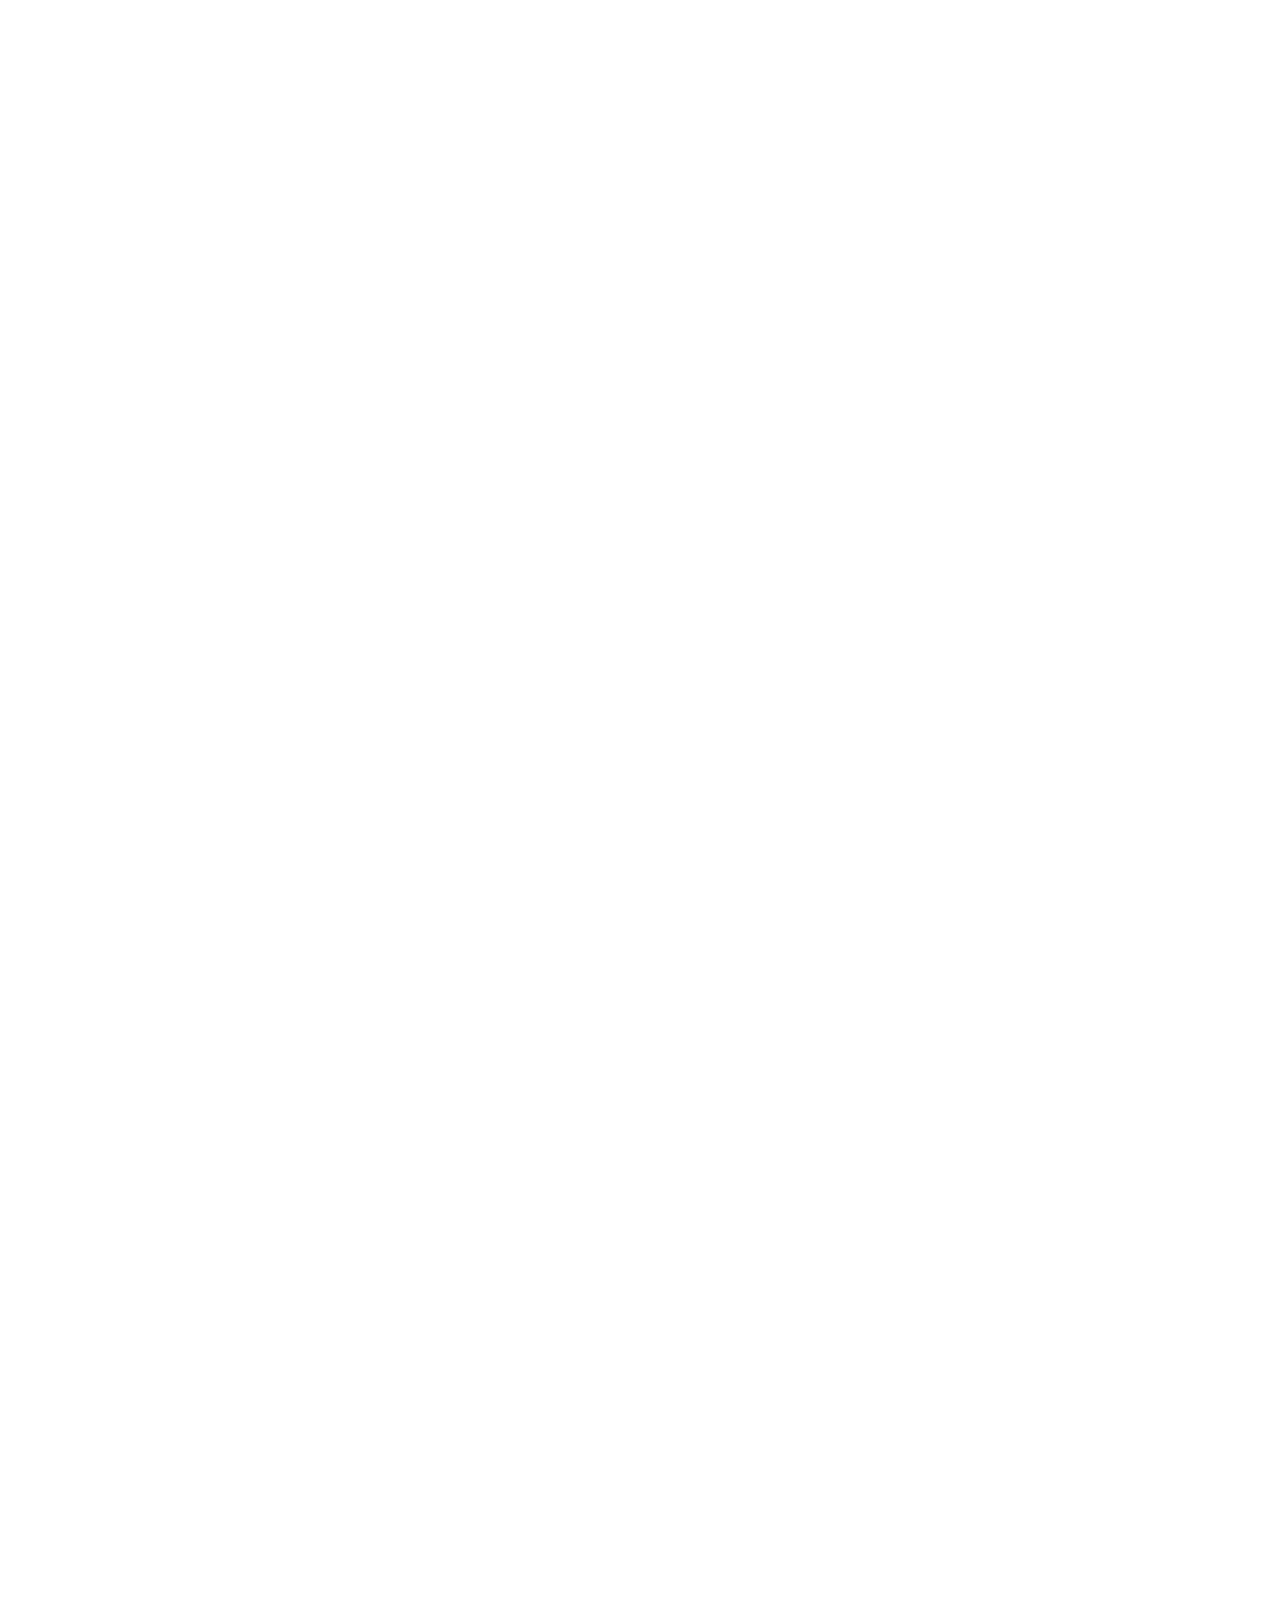
==== index.html @ d7482118 "Hide the honeypot inline, not only through styles.css Static assets are served with max-age=14400, s" ====
<!DOCTYPE html>
<html lang="fa" dir="rtl">
<head>
<meta charset="utf-8">
<meta name="viewport" content="width=device-width, initial-scale=1">
<title>انیگسل | فروش بدون هزینه اولیه</title>
<meta name="description" content="انیگسل؛ شریک فروش محصولات غذایی در سراسر ایران با مدل همکاری مبتنی بر نتیجه.">
<link rel="icon" href="/favicon.ico" sizes="any">
<link rel="icon" href="/favicon.svg" type="image/svg+xml">
<link rel="apple-touch-icon" href="/apple-touch-icon.png">
<link rel="manifest" href="/site.webmanifest">
<meta name="theme-color" content="#f1a900">
<link rel="canonical" href="https://enigsell.com/">
<meta property="og:type" content="website">
<meta property="og:locale" content="fa_IR">
<meta property="og:site_name" content="انیگسل">
<meta property="og:title" content="انیگسل | فروش بدون هزینه اولیه">
<meta property="og:description" content="انیگسل؛ شریک فروش محصولات غذایی در سراسر ایران با مدل همکاری مبتنی بر نتیجه.">
<meta property="og:url" content="https://enigsell.com/">
<meta property="og:image" content="https://enigsell.com/enigsell-logo-full.png">
<meta name="twitter:card" content="summary_large_image">
<link rel="preload" href="/fonts/vazirmatn-arabic-400-normal.woff2" as="font" type="font/woff2" crossorigin>
<link rel="preload" href="/fonts/vazirmatn-arabic-800-normal.woff2" as="font" type="font/woff2" crossorigin>
<link rel="stylesheet" href="/styles.css">
</head>
<body>

<main dir="rtl" data-theme="gold">
  <div class="top-rule"></div>

  <header class="site-header">
    <a class="brand" href="#top" aria-label="انیگسل — صفحه اصلی">
      <img src="/enigsell-mark.png" alt="">
      <span><b>انیگسل</b><strong>ENIGSELL</strong></span>
    </a>
    <div class="header-actions">
      <div class="socials">
        <!-- PLACEHOLDER: لینک شبکه‌های اجتماعی — توضیح در README -->
        <a href="#" aria-label="اینستاگرام" data-social="instagram"><svg viewBox="0 0 24 24" aria-hidden="true"><rect x="3" y="3" width="18" height="18" rx="5"/><circle cx="12" cy="12" r="4"/><circle cx="17.5" cy="6.5" r=".8" class="fill"/></svg></a>
        <a href="#" aria-label="لینکدین" data-social="linkedin"><svg viewBox="0 0 24 24" aria-hidden="true"><path d="M5 9v10M5 5.5v.1M10 19v-6c0-2 1.3-3.5 3.3-3.5s3.7 1.2 3.7 4V19M10 9.5V19"/></svg></a>
        <a href="#" aria-label="تلگرام" data-social="telegram"><svg viewBox="0 0 24 24" aria-hidden="true"><path d="m3 11 17-7-4 16-5-5-3 3v-5l8-6-10 5-3-1Z"/></svg></a>
        <a href="https://wa.me/989120000000" aria-label="واتس‌اپ" data-social="whatsapp"><svg viewBox="0 0 24 24" aria-hidden="true"><path d="M20 11.6a8 8 0 0 1-11.7 7.1L4 20l1.3-4.1A8 8 0 1 1 20 11.6Z"/><path d="M9 8.2c.4 3 2.2 4.8 5.2 5.6l1-1.1"/></svg></a>
      </div>
      <!-- PLACEHOLDER: شماره تماس (هم href و هم متن نمایشی) -->
      <a class="phone" href="tel:+989120000000">
        <svg viewBox="0 0 24 24" aria-hidden="true"><path d="M22 16.92v3a2 2 0 0 1-2.18 2 19.79 19.79 0 0 1-8.63-3.07 19.5 19.5 0 0 1-6-6A19.79 19.79 0 0 1 2.12 4.18 2 2 0 0 1 4.11 2h3a2 2 0 0 1 2 1.72c.13.96.36 1.9.69 2.8a2 2 0 0 1-.45 2.11L8.09 9.91a16 16 0 0 0 6 6l1.27-1.27a2 2 0 0 1 2.11-.45c.9.33 1.84.56 2.8.69A2 2 0 0 1 22 16.92Z"/></svg>
        <span><small>برای شروع همکاری تماس بگیرید</small><b dir="ltr">۰۹۱۲ ۰۰۰ ۰۰۰۰</b></span>
      </a>
    </div>
  </header>

  <section class="hero" id="top">
    <div class="copy">
      <p class="eyebrow">بازوی فروش تولیدکنندگان مواد غذایی</p>
      <h1>محصول شما ساخته شده؛<br>ما برایش بازار می‌سازیم.</h1>
      <p class="subtitle">انیگسل محصول شما را به خریداران مناسب معرفی می‌کند، مذاکره را پیش می‌برد و تا رسیدن به سفارش پیگیری می‌کند؛ از فروشگاه و قنادی تا پخش‌کننده و عمده‌فروش.</p>
      <div class="hero-actions">
        <a class="cta" href="#contact"><span>بررسی محصول من</span><b>‹</b></a>
        <p><strong>همکاری نتیجه‌محور:</strong>درآمد ما به فروش شما وابسته است.</p>
      </div>
    </div>
    <div class="visual" aria-label="مسیر محصول از تولیدکننده تا بازار فروش">
      <div class="sun"></div>
      <picture>
        <source srcset="/hero-market-flow.webp" type="image/webp">
        <img class="products" src="/hero-market-flow.jpg" width="1380" height="736" fetchpriority="high" alt="مسیر محصولات غذایی از تولیدکننده تا قفسه فروشگاه">
      </picture>
      <div class="journey"><span>تولیدکننده</span><i>←</i><span class="middle">انیگسل</span><i>←</i><span>بازار فروش</span></div>
      <div class="market-tags"><span>فروشگاه‌ها</span><span>عمده‌فروش‌ها</span><span>نمایندگان فروش</span></div>
    </div>
  </section>

  <section class="how">
    <div class="model-copy">
      <p class="model-kicker">مدل همکاری انیگسل</p>
      <h2>ما فقط وقتی درآمد داریم که محصول شما بفروشد.</h2>
      <p class="model-description">محصول شما را بررسی می‌کنیم، با زیرساخت فروش انیگسل وارد بازار واقعی می‌کنیم و از خریداران بازخورد می‌گیریم. اگر محصول به فروش برسد، سهم توافق‌شده‌ای از همان فروش دریافت می‌کنیم.</p>
      <div class="no-fee"><span>بدون هزینه اولیه</span><i></i><span>بدون اشتراک</span><i></i><span>بدون مبلغ ثابت</span></div>
    </div>
    <div class="model-statement" aria-label="بررسی محصول به‌علاوه ورود به بازار، برابر با فروش واقعی">
      <div class="statement-formula">
        <div class="statement-term"><strong>بررسی محصول</strong></div>
        <span class="statement-sign" aria-hidden="true">+</span>
        <div class="statement-term"><strong>ورود به بازار</strong></div>
        <div class="statement-result"><strong>فروش <em>واقعی</em></strong></div>
      </div>
      <div class="statement-revenue"><span>سهم انیگسل</span><b>درصدی از فروش موفق</b></div>
    </div>
  </section>

  <section class="lead-section" id="contact">
    <div class="contact-choices">
      <div class="direct-call">
        <div>
          <p>همین حالا تماس بگیرید</p>
          <!-- PLACEHOLDER: شماره تماس (هم href و هم متن نمایشی) -->
          <a href="tel:+989120000000" dir="ltr"><span>۰۹۱۲ ۰۰۰ ۰۰۰۰</span></a>
        </div>
      </div>
      <div class="or-divider" aria-hidden="true"><span>یا</span></div>
      <form class="lead-form" id="lead-form" aria-label="فرم درخواست تماس" novalidate>
        <div class="form-heading"><h3>شمارتو بزار؛ تماس میگیریم</h3></div>
        <label><span>نام و نام خانوادگی *</span><input name="name" required minlength="2" autocomplete="name" placeholder="مثلاً علی رضایی"></label>
        <label><span>نام شرکت یا محصول</span><input name="company" autocomplete="organization" placeholder="مثلاً صنایع غذایی نمونه"></label>
        <label><span>شماره تماس *</span><input name="phone" required inputmode="tel" autocomplete="tel" dir="ltr" placeholder="0912 000 0000" pattern="[۰-۹0-9+()\-\s]{7,40}"></label>
        <label><span>توضیح کوتاه</span><textarea name="message" rows="3" placeholder="محصول شما چیست و در چه مرحله‌ای از فروش هستید؟"></textarea></label>
        <!-- Honeypot. Hidden inline, not only via styles.css: a stale cached
             stylesheet would otherwise expose it, and anything typed here is
             silently discarded as bot traffic. -->
        <div class="hp" aria-hidden="true" style="position:absolute;left:-9999px;top:auto;width:1px;height:1px;overflow:hidden"><label>این فیلد را خالی بگذارید<input name="website" type="text" tabindex="-1" autocomplete="off"></label></div>
        <button type="submit"><span class="btn-label">ثبت درخواست تماس</span><b>‹</b></button>
        <p class="form-status" id="form-status" role="status" hidden></p>
      </form>
    </div>
  </section>

  <aside class="theme-picker">
    <span>نسخه رنگی</span>
    <button type="button" class="selected" data-color="gold" aria-label="نسخه طلایی"></button>
    <button type="button" data-color="red" aria-label="نسخه قرمز"></button>
    <button type="button" data-color="green" aria-label="نسخه سبز"></button>
  </aside>
</main>

<script src="/app.js"></script>
</body>
</html>
---- styles.css ----
@font-face{font-family:"Vazirmatn";src:url("/fonts/vazirmatn-arabic-400-normal.woff2") format("woff2");font-weight:400;font-style:normal;font-display:swap}
@font-face{font-family:"Vazirmatn";src:url("/fonts/vazirmatn-arabic-500-normal.woff2") format("woff2");font-weight:500;font-style:normal;font-display:swap}
@font-face{font-family:"Vazirmatn";src:url("/fonts/vazirmatn-arabic-700-normal.woff2") format("woff2");font-weight:700;font-style:normal;font-display:swap}
@font-face{font-family:"Vazirmatn";src:url("/fonts/vazirmatn-arabic-800-normal.woff2") format("woff2");font-weight:800;font-style:normal;font-display:swap}
:root{--ink:#111}*{box-sizing:border-box}html{scroll-behavior:smooth}body{margin:0;background:#fff;color:var(--ink);font-family:Tahoma,Arial,sans-serif}a{color:inherit;text-decoration:none}main{--accent:#f1a900;--dark:#946500;--soft:#fff3d3;--shadow:rgba(241,169,0,.22);min-height:100vh}main[data-theme="red"]{--accent:#e64b39;--dark:#a52c20;--soft:#fff0ed;--shadow:rgba(230,75,57,.22)}main[data-theme="green"]{--accent:#158f67;--dark:#086343;--soft:#eaf8f2;--shadow:rgba(21,143,103,.22)}.top-rule{height:5px;background:var(--accent)}.site-header{height:104px;max-width:1450px;margin:auto;padding:0 42px;display:flex;align-items:center;justify-content:space-between;gap:30px}.brand{display:flex;align-items:center;gap:11px;font-size:19px;white-space:nowrap}.brand i{width:1px;height:25px;background:#333}.brand strong{font:700 21px Arial}.header-actions,.socials,.phone{display:flex;align-items:center}.header-actions{gap:24px}.socials{gap:8px;direction:ltr}.socials a{width:39px;height:39px;display:grid;place-items:center;border:1px solid #dedbd4;border-radius:50%;transition:.2s}.socials a:hover{color:#fff;border-color:var(--accent);background:var(--accent);transform:translateY(-2px)}svg{width:18px;height:18px;fill:none;stroke:currentColor;stroke-width:1.8;stroke-linecap:round;stroke-linejoin:round}.fill{fill:currentColor;stroke:none}.phone{gap:12px;border-right:1px solid #ddd;padding-right:24px;direction:ltr}.phone>svg{color:var(--accent);width:27px;height:27px}.phone span,.contact span{display:flex;flex-direction:column;gap:5px;direction:rtl}.phone small{font-size:11px;color:#777}.phone b{font:700 19px Arial;letter-spacing:1px}
.hero{max-width:1510px;margin:auto;min-height:590px;padding:30px 58px 25px;display:grid;grid-template-columns:1.04fr .96fr;align-items:center;overflow:hidden}.copy{z-index:3;padding:0 25px 35px 0}.eyebrow{color:var(--dark);font-weight:800;font-size:15px;margin:0 0 17px}h1{font-size:56px;line-height:1.5;letter-spacing:-3px;margin:0;font-weight:900}.subtitle{font-size:17px;line-height:2.05;margin:20px 0 27px;color:#333;max-width:650px}.hero-actions{display:flex;align-items:center;gap:22px}.hero-actions p{margin:0;font-size:13px;line-height:1.8;color:#666;max-width:220px}.hero-actions strong{color:#222;display:block}.cta{flex:0 0 190px;height:60px;padding:0 23px;display:flex;justify-content:space-between;align-items:center;background:var(--accent);color:#fff;border-radius:10px;font-size:17px;font-weight:700;box-shadow:0 12px 30px var(--shadow);transition:.2s}.cta:hover{transform:translateY(-3px)}.cta b{font:300 32px Arial}.visual{position:relative;min-height:520px;direction:ltr}.sun{position:absolute;width:400px;height:400px;border-radius:50%;left:45px;bottom:65px;background:var(--soft)}.products{position:absolute;z-index:2;width:min(690px,108%);height:390px;left:-8px;bottom:74px;object-fit:cover;object-position:left center;border-radius:40% 16px 16px 40%;mix-blend-mode:multiply;filter:saturate(.9) contrast(1.03)}.journey{position:absolute;z-index:6;left:50%;bottom:45px;transform:translateX(-50%);width:max-content;display:flex;align-items:center;gap:9px;direction:rtl;background:#fff;padding:11px 15px;border:1px solid #eee;border-radius:13px;box-shadow:0 12px 35px #0002;font-size:12px;font-weight:700}.journey i{color:var(--accent);font-style:normal;font-size:18px}.journey .middle{color:#fff;background:var(--accent);border-radius:7px;padding:7px 10px}.market-tags{position:absolute;z-index:5;right:5px;top:92px;display:flex;flex-direction:column;align-items:flex-end;gap:8px;direction:rtl}.market-tags span{padding:8px 11px;border-radius:8px;background:#fff;border-right:3px solid var(--accent);box-shadow:0 7px 22px #0002;font-size:11px}
.how{background:#f8f7f4;padding:76px max(35px,calc((100vw - 1370px)/2));display:grid;grid-template-columns:1.05fr .95fr;align-items:center;gap:80px}.model-kicker{color:var(--dark);font-weight:900;font-size:15px;margin:0 0 14px}.model-copy h2{font-size:39px;line-height:1.55;letter-spacing:-1.7px;margin:0 0 18px;max-width:650px;font-weight:900}.model-description{max-width:690px;margin:0;color:#414141;font-size:16px;line-height:2.05;font-weight:500}.no-fee{display:flex;align-items:center;gap:12px;margin-top:25px;color:#191919;font-size:13px;font-weight:900}.no-fee i{width:5px;height:5px;border-radius:50%;background:var(--accent)}.model-visual{position:relative;background:linear-gradient(145deg,#171715,#0c0c0b);color:#fff;border-radius:28px;padding:46px 30px 32px;display:grid;grid-template-columns:repeat(3,1fr);align-items:stretch;gap:16px;box-shadow:0 25px 65px #00000020;overflow:hidden}.model-visual:before{content:"";position:absolute;z-index:0;right:12%;left:12%;top:42px;height:2px;background:linear-gradient(90deg,#ffffff28,var(--accent),#ffffff28)}.model-visual:after{content:"";position:absolute;width:220px;height:220px;border-radius:50%;background:var(--accent);filter:blur(90px);opacity:.18;left:-65px;bottom:-95px}.model-visual>div{position:relative;z-index:1;min-height:142px;padding:30px 14px 20px;display:flex;flex-direction:column;justify-content:center;text-align:center;border:1px solid #ffffff1c;border-radius:18px;background:linear-gradient(180deg,#ffffff0d,#ffffff06);backdrop-filter:blur(5px)}.model-visual>div.active{background:linear-gradient(155deg,var(--accent),color-mix(in srgb,var(--accent) 77%,#6b4100));border-color:#ffffff55;transform:translateY(-7px);box-shadow:0 16px 36px var(--shadow)}.step-node{position:absolute;top:-20px;right:50%;transform:translateX(50%);width:40px;height:40px;display:grid;place-items:center;border-radius:50%;background:#171715;border:2px solid var(--accent);color:var(--accent);font-weight:900;box-shadow:0 0 0 6px #111}.model-visual .active .step-node{background:#fff;color:var(--dark);border-color:#fff;box-shadow:0 0 0 6px color-mix(in srgb,var(--accent) 72%,#6b4100)}.model-visual b{font-size:18px;font-weight:900;margin-bottom:9px}.model-visual small{color:#c1c1bd;font-size:12px;font-weight:500;line-height:1.8}.model-visual .active small{color:#fff;font-weight:600}.theme-picker{position:fixed;z-index:20;left:22px;bottom:22px;background:#fff;border:1px solid #e7e7e7;box-shadow:0 10px 35px #0002;border-radius:30px;padding:9px 13px;display:flex;align-items:center;gap:8px}.theme-picker span{font-size:11px;color:#666}.theme-picker button{width:22px;height:22px;border:3px solid #fff;outline:1px solid #ddd;border-radius:50%;cursor:pointer}.theme-picker button.selected{transform:scale(1.2);outline-color:#777}.theme-picker [data-color="gold"]{background:#f1a900}.theme-picker [data-color="red"]{background:#e64b39}.theme-picker [data-color="green"]{background:#158f67}
.lead-section{max-width:1370px;margin:42px auto 28px;padding:38px 46px;background:var(--soft);border:1px solid var(--shadow);border-radius:24px}.lead-heading{text-align:center;margin-bottom:26px}.lead-heading>.eyebrow{color:var(--dark);margin-bottom:7px}.lead-heading h2{font-size:28px;line-height:1.7;margin:0}.contact-choices{display:grid;grid-template-columns:.7fr 62px 1.3fr;align-items:stretch}.direct-call{background:#111;color:#fff;border-radius:18px;padding:28px;display:flex;align-items:center;gap:20px}.direct-call>svg{color:var(--accent);width:36px;height:36px;flex:0 0 auto}.direct-call p{font-size:22px;font-weight:800;margin:0 0 8px}.direct-call span{display:block;color:#bbb;font-size:13px;line-height:1.8;margin-bottom:20px}.direct-call a{display:inline-block;color:var(--accent);font:700 23px Arial;letter-spacing:2px}.or-divider{display:grid;place-items:center;position:relative}.or-divider:before{content:"";position:absolute;width:1px;height:100%;background:var(--shadow)}.or-divider span{position:relative;z-index:1;display:grid;place-items:center;width:38px;height:38px;border-radius:50%;background:var(--accent);color:#fff;font-weight:800}.lead-form{background:#fff;color:#111;border:1px solid #e5e2da;border-radius:18px;padding:24px;display:grid;grid-template-columns:repeat(3,1fr);gap:15px 16px;box-shadow:0 18px 50px #0000000d;align-items:end}.form-heading{grid-column:1/-1}.form-heading h3{font-size:20px;margin:0 0 5px}.form-heading p{font-size:13px;color:#666;line-height:1.8;margin:0}.lead-form label{display:flex;flex-direction:column;gap:8px;font-size:12px;font-weight:700}.lead-form label:last-of-type{grid-column:1/3}.lead-form input,.lead-form textarea{width:100%;border:1px solid #dedede;border-radius:9px;background:#fafafa;padding:13px 14px;font:14px Tahoma,Arial,sans-serif;outline:none;resize:vertical}.lead-form textarea{height:54px;min-height:54px;resize:none}.lead-form input:focus,.lead-form textarea:focus{border-color:var(--accent);box-shadow:0 0 0 3px var(--shadow);background:#fff}.lead-form button{grid-column:3;border:0;border-radius:10px;background:var(--accent);color:#fff;min-height:54px;padding:0 20px;display:flex;align-items:center;justify-content:space-between;font:700 16px Tahoma,Arial,sans-serif;cursor:pointer}.lead-form button:disabled{opacity:.65;cursor:wait}.lead-form button b{font:300 29px Arial}.form-status{grid-column:1/-1;margin:0;text-align:center;font-size:11px;color:#777;min-height:18px}.form-status.success{color:#087a4e;font-weight:700}.form-status.error{color:#b12a1e}
.contact-footer{max-width:calc(100% - 40px);margin:0 auto 28px;padding:54px 86px;background:#111;color:#fff;border-radius:34px;display:flex;align-items:center;justify-content:space-between;gap:45px}.contact-footer p{margin:0 0 13px;color:var(--accent);font-size:16px}.contact-footer h2{margin:0;font-size:30px;font-weight:500}.contact-footer>a{display:flex;align-items:center;gap:18px;border:1px solid #555;border-radius:14px;padding:17px 24px;min-width:315px;justify-content:center;direction:ltr}.contact-footer>a>svg{color:var(--accent);width:29px;height:29px}.contact-footer span{display:flex;flex-direction:column;gap:6px;direction:rtl}.contact-footer small{color:#aaa}.contact-footer b{font:700 20px Arial;letter-spacing:2px}
@media(max-width:900px){.site-header{padding:0 24px}.header-actions{gap:12px}.phone{padding-right:12px}.hero{padding-inline:25px;grid-template-columns:1fr 1fr}h1{font-size:43px}.lead-section{margin-inline:20px;gap:35px;padding-inline:38px}.contact-footer{padding-inline:45px}.how{padding-inline:25px;gap:35px}.model-copy h2{font-size:31px}.model-visual{padding:22px 18px}.model-visual>div{padding-inline:7px}.model-visual b{font-size:14px}}
@media(max-width:720px){.site-header{height:auto;min-height:92px;flex-wrap:wrap;padding-block:14px}.brand{width:100%;justify-content:center}.header-actions{width:100%;justify-content:space-between}.phone small{display:none}.phone b{font-size:16px}.socials a{width:32px;height:32px}.hero{display:flex;flex-direction:column;min-height:auto;padding:45px 20px 5px}.copy{text-align:center;padding:0}.eyebrow{font-size:13px}h1{font-size:36px;line-height:1.55}.subtitle{font-size:15px;line-height:2}.hero-actions{flex-direction:column;gap:13px}.hero-actions p{max-width:none}.cta{flex-basis:auto;width:185px}.visual{width:100%;min-height:410px}.sun{width:300px;height:300px;left:50%;bottom:70px;transform:translateX(-50%)}.products{width:105%;height:290px;left:50%;bottom:95px;transform:translateX(-50%)}.market-tags{right:0;top:60px}.journey{bottom:50px;font-size:10px}.how{padding:55px 18px;grid-template-columns:1fr;gap:32px}.model-copy{text-align:center}.model-copy h2{font-size:29px;line-height:1.65;letter-spacing:-1px}.model-description{font-size:15px}.no-fee{justify-content:center;flex-wrap:wrap;gap:9px}.model-visual{grid-template-columns:1fr;padding:28px 18px 18px;gap:26px}.model-visual:before{right:50%;left:auto;top:30px;bottom:30px;width:2px;height:auto;transform:translateX(50%);background:linear-gradient(180deg,#ffffff28,var(--accent),#ffffff28)}.model-visual>div{min-height:auto;padding:27px 17px 18px}.model-visual>div.active{transform:none}.step-node{top:-18px}.lead-section{margin:30px 14px;padding:30px 18px}.lead-heading h2{font-size:23px}.contact-choices{grid-template-columns:1fr}.direct-call{text-align:right}.or-divider{height:58px}.or-divider:before{width:100%;height:1px}.lead-form{grid-template-columns:1fr;padding:20px;text-align:right}.lead-form label:last-of-type,.lead-form button{grid-column:auto}.lead-form textarea{height:76px;min-height:76px;resize:vertical}.theme-picker{left:12px;bottom:12px}.theme-picker span{display:none}}

/* Official Enigsell identity */
.brand{direction:ltr;gap:12px;font-size:inherit}.brand>img{width:32px;height:39px;object-fit:contain;filter:invert(1)}.brand>span{display:flex;align-items:center;gap:11px}.brand>span b{font-size:19px}.brand>span b:after{content:"";display:inline-block;width:1px;height:25px;margin-right:11px;background:#333;vertical-align:middle}.brand strong{letter-spacing:.6px}.footer-message{display:flex;align-items:center;gap:25px}.footer-message>img{width:39px;height:48px;object-fit:contain;opacity:.92}
@media(max-width:720px){.brand>img{width:28px;height:34px}.footer-message{flex-direction:column;gap:13px}.footer-message>img{width:32px;height:39px}}

/* Integrated, non-card collaboration journey */
.model-visual{min-height:335px;border-radius:32px;padding:38px 34px 30px;align-items:end;gap:18px;isolation:isolate;background:radial-gradient(circle at 50% 8%,color-mix(in srgb,var(--accent) 18%,transparent),transparent 36%),linear-gradient(145deg,#171715,#090908)}
.model-visual:before{display:none}
.model-visual:after{content:"فروش";z-index:-1;left:50%;top:46%;bottom:auto;width:auto;height:auto;transform:translate(-50%,-50%);background:none;filter:none;font-size:150px;font-weight:900;letter-spacing:-12px;color:#fff;opacity:.025}
.process-line{position:absolute;z-index:0;inset:35px 7% 24px;width:86%;height:255px;overflow:visible}
.process-line path{fill:none;stroke-linecap:round}
.process-line-shadow{stroke:#ffffff18;stroke-width:13}
.process-line-accent{stroke:var(--accent);stroke-width:2.5;stroke-dasharray:6 10}
.model-visual>div{min-height:122px;padding:38px 8px 10px;justify-content:flex-start;background:none;border:0;border-radius:0;backdrop-filter:none}
.model-visual>div.active{align-self:start;margin-top:1px;transform:none;background:none;border:0;box-shadow:none}
.step-node{top:-13px;width:34px;height:34px;font-size:13px;box-shadow:0 0 0 8px #111,0 0 24px color-mix(in srgb,var(--accent) 42%,transparent)}
.model-visual .active .step-node{top:-18px;width:46px;height:46px;background:var(--accent);color:#fff;border-color:#fff;box-shadow:0 0 0 9px color-mix(in srgb,var(--accent) 24%,#111),0 0 38px var(--shadow)}
.model-visual b{font-size:20px;font-weight:900;margin-bottom:8px}
.model-visual small{max-width:155px;margin:0 auto;color:#aaa9a4;font-size:12px;font-weight:600;line-height:1.85}
.model-visual .active b{font-size:24px;color:var(--accent)}
.model-visual .active small{color:#e7e5df;font-weight:700}

@media(max-width:720px){
  .model-visual{min-height:auto;grid-template-columns:1fr;padding:27px 18px 24px;gap:2px}
  .process-line{display:none}
  .model-visual:before{content:"";display:block;position:absolute;right:35px;top:48px;bottom:48px;width:2px;background:linear-gradient(180deg,#ffffff18,var(--accent),#ffffff18)}
  .model-visual:after{font-size:100px}
  .model-visual>div,.model-visual>div.active{align-self:auto;margin:0;min-height:auto;padding:18px 58px 18px 8px;text-align:right}
  .step-node,.model-visual .active .step-node{top:50%;right:18px;transform:translateY(-50%);width:35px;height:35px;box-shadow:0 0 0 7px #111}
  .model-visual .active .step-node{width:43px;height:43px;right:14px}
  .model-visual b,.model-visual .active b{font-size:19px}
  .model-visual small{max-width:none;margin:0}
}

/* Space-efficient contact layout and corrected header logo placement */
.site-header{height:88px}
.brand{direction:rtl;gap:13px;margin-right:0}
.brand>img{width:35px;height:43px}
.brand>span{direction:rtl;gap:14px}
.brand>span b{font-size:22px;line-height:1;padding-left:14px;border-left:1px solid #222}
.brand>span b:after{display:none}
.brand strong{font-size:22px;line-height:1;letter-spacing:1px}
.lead-section{max-width:1370px;margin:38px auto;padding:36px 46px;border-radius:22px}
.lead-form{padding:24px;border-radius:17px;grid-template-columns:repeat(3,1fr);gap:15px 16px;align-items:end}
.lead-form label{gap:8px;font-size:12px}
.lead-form label:last-of-type{grid-column:1/3}
.lead-form input,.lead-form textarea{padding:13px 14px;font-size:14px;border-radius:9px}
.lead-form textarea{height:54px;min-height:54px;resize:none}
.lead-form button{grid-column:3;min-height:54px;padding-inline:20px;font-size:16px;border-radius:10px}
.lead-form button b{font-size:29px}
.form-status{font-size:11px;min-height:18px}
@media(max-width:1050px) and (min-width:721px){.lead-section{padding-inline:34px}.contact-choices{grid-template-columns:.75fr 54px 1.25fr}.lead-form{grid-template-columns:1fr 1fr}.lead-form label:last-of-type{grid-column:1/-1}.lead-form button{grid-column:1/-1}.direct-call{padding:24px;align-items:flex-start;flex-direction:column}}
@media(max-width:720px){.site-header{min-height:82px}.brand>img{width:21px;height:26px}.lead-section{margin:24px 14px;padding:28px 18px;gap:22px}.lead-copy h2{font-size:25px}.lead-form{grid-template-columns:1fr;padding:20px;gap:14px}.lead-form label:last-of-type,.lead-form button{grid-column:auto}.lead-form textarea{height:76px;min-height:76px;resize:vertical}}

/* Persian typography */
body,.lead-form input,.lead-form textarea,.lead-form button{font-family:"Vazirmatn",Tahoma,Arial,sans-serif}

/* Airier, copy-light contact decision */
.lead-section{max-width:1370px;margin:48px auto;padding:32px;background:var(--soft);border-color:color-mix(in srgb,var(--accent) 25%,transparent);border-radius:28px}
.lead-heading{display:none}
.contact-choices{grid-template-columns:.62fr 76px 1.38fr;align-items:stretch}
.direct-call{justify-content:center;min-height:250px;padding:34px;border-radius:22px;box-shadow:0 18px 45px #00000016;text-align:center}
.direct-call>div{width:100%;display:flex;flex-direction:column;align-items:center}
.direct-call p{font-size:22px;margin:0 0 18px}
.direct-call a{display:flex;width:100%;align-items:center;justify-content:center;font-size:38px}
.direct-call a>span{display:block;direction:ltr;color:var(--accent);font:800 38px/1.3 "Vazirmatn",Tahoma,Arial,sans-serif;letter-spacing:2px;margin:0}
.or-divider:before{height:58%;background:color-mix(in srgb,var(--accent) 30%,transparent)}
.or-divider span{width:42px;height:42px;box-shadow:0 0 0 10px var(--soft)}
.lead-form{padding:30px;gap:18px;border:0;border-radius:22px;box-shadow:0 18px 45px #0000000b}
.form-heading h3{font-size:22px;margin:0 0 2px}
.lead-form input,.lead-form textarea{background:#fbfbfa;border-color:#e8e5de}
@media(max-width:1050px) and (min-width:721px){.contact-choices{grid-template-columns:.7fr 64px 1.3fr}.direct-call{min-height:280px}}
@media(max-width:720px){.lead-section{margin:30px 14px;padding:16px;border-radius:22px}.contact-choices{grid-template-columns:1fr}.direct-call{min-height:auto;padding:28px;justify-content:center}.direct-call a,.direct-call a>span{font-size:32px}.or-divider{height:64px}.or-divider:before{width:72%;height:1px}.or-divider span{box-shadow:0 0 0 9px var(--soft)}.lead-form{padding:24px 20px}.form-heading h3{font-size:20px}}

/* Editorial collaboration statement */
.model-statement{position:relative;min-height:342px;padding:38px 54px 30px;overflow:hidden;isolation:isolate;background:#11110f;color:#fff;border-radius:30px;box-shadow:0 24px 65px #0000001b}
.model-statement:before{content:"";position:absolute;z-index:-1;width:360px;height:360px;left:-170px;top:-190px;border:1px solid color-mix(in srgb,var(--accent) 30%,transparent);border-radius:50%;box-shadow:0 0 0 48px #ffffff05,0 0 0 96px #ffffff03}
.statement-label{margin:0;padding-bottom:19px;border-bottom:1px solid #ffffff20;color:#aaa9a3;font-size:12px;font-weight:800;letter-spacing:.2px}
.statement-formula{min-height:240px;display:flex;flex-direction:column;align-items:stretch;justify-content:center;gap:0;direction:rtl;max-width:360px;margin:0 auto}
.statement-term{display:flex;align-items:center;justify-content:flex-end;min-height:62px;text-align:right}
.statement-term small,.statement-result small{color:#8e8d88;font-size:11px;font-weight:700}
.statement-term strong{font-size:29px;line-height:1.5;font-weight:900;letter-spacing:-.8px}
.statement-sign{height:32px;color:var(--accent);font:500 34px/1 Arial;text-align:left;padding-left:7px}
.statement-result{display:flex;justify-content:flex-end;margin-top:8px;padding-top:18px;border-top:2px solid var(--accent);text-align:right}
.statement-result strong{display:flex;align-items:baseline;gap:10px;font-size:39px;line-height:1.2;font-weight:900;letter-spacing:-2px}
.statement-result em{color:var(--accent);font-style:normal;font-size:53px;line-height:1.15}
.statement-revenue{display:flex;align-items:center;justify-content:space-between;gap:20px;padding-top:20px;border-top:1px solid #ffffff20}
.statement-revenue span{color:#969590;font-size:12px;font-weight:700}
.statement-revenue b{color:var(--accent);font-size:16px;font-weight:900}
@media(max-width:1050px) and (min-width:721px){.model-statement{padding-inline:34px}.statement-term strong{font-size:25px}.statement-result strong{font-size:33px}.statement-result em{font-size:45px}}
@media(max-width:720px){.model-statement{min-height:auto;padding:28px 24px 24px;border-radius:24px}.statement-formula{min-height:auto;margin:4px auto 24px;max-width:310px}.statement-term{min-height:54px}.statement-term strong{font-size:23px}.statement-sign{height:29px;font-size:31px}.statement-result{margin-top:7px;padding-top:15px}.statement-result strong{font-size:30px}.statement-result em{font-size:43px}.statement-revenue{flex-direction:column;gap:7px;text-align:center}.statement-revenue b{font-size:15px}}

/* static build: replaces Tailwind preflight bits actually in use */
body{-webkit-font-smoothing:antialiased;-moz-osx-font-smoothing:grayscale}
button{font-family:inherit}

/* honeypot: hidden from people, visible to bots */
.hp{position:absolute;left:-9999px;top:auto;width:1px;height:1px;overflow:hidden}
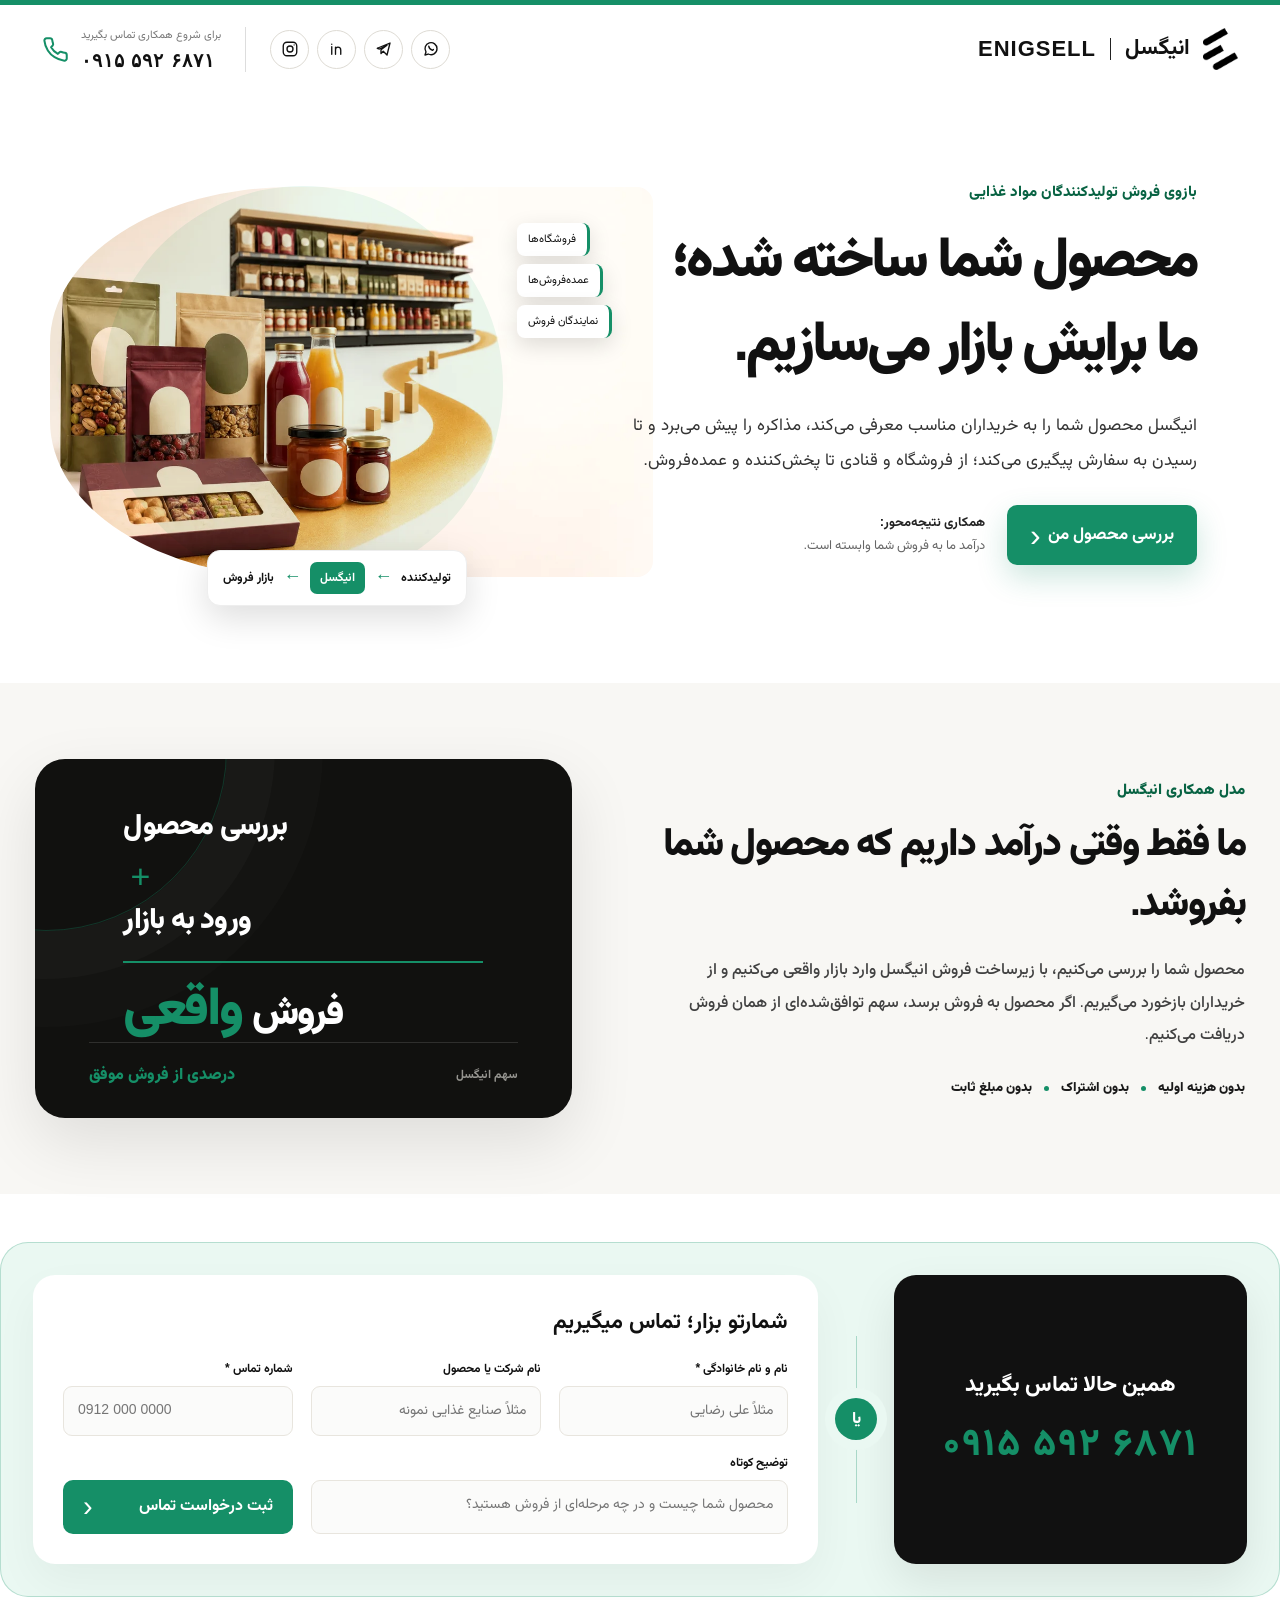
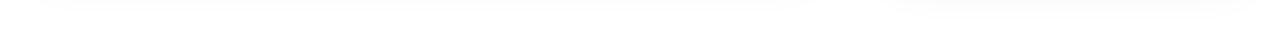
==== commit 29821af3: "Use a single green website theme" ====
--- a/index.html
+++ b/index.html
@@ -7,9 +7,7 @@
 <meta name="description" content="انیگسل؛ شریک فروش محصولات غذایی در سراسر ایران با مدل همکاری مبتنی بر نتیجه.">
 <link rel="icon" href="/favicon.ico" sizes="any">
 <link rel="icon" href="/favicon.svg" type="image/svg+xml">
-<link rel="apple-touch-icon" href="/apple-touch-icon.png">
-<link rel="manifest" href="/site.webmanifest">
-<meta name="theme-color" content="#f1a900">
+<meta name="theme-color" content="#158f67">
 <link rel="canonical" href="https://enigsell.com/">
 <meta property="og:type" content="website">
 <meta property="og:locale" content="fa_IR">
@@ -21,11 +19,12 @@
 <meta name="twitter:card" content="summary_large_image">
 <link rel="preload" href="/fonts/vazirmatn-arabic-400-normal.woff2" as="font" type="font/woff2" crossorigin>
 <link rel="preload" href="/fonts/vazirmatn-arabic-800-normal.woff2" as="font" type="font/woff2" crossorigin>
-<link rel="stylesheet" href="/styles.css">
+<link rel="preload" href="/fonts/vazirmatn-arabic-900-normal.woff2" as="font" type="font/woff2" crossorigin>
+<link rel="stylesheet" href="/styles.css?v=green-static">
 </head>
 <body>
 
-<main dir="rtl" data-theme="gold">
+<main dir="rtl">
   <div class="top-rule"></div>
 
   <header class="site-header">
@@ -35,16 +34,14 @@
     </a>
     <div class="header-actions">
       <div class="socials">
-        <!-- PLACEHOLDER: لینک شبکه‌های اجتماعی — توضیح در README -->
-        <a href="#" aria-label="اینستاگرام" data-social="instagram"><svg viewBox="0 0 24 24" aria-hidden="true"><rect x="3" y="3" width="18" height="18" rx="5"/><circle cx="12" cy="12" r="4"/><circle cx="17.5" cy="6.5" r=".8" class="fill"/></svg></a>
-        <a href="#" aria-label="لینکدین" data-social="linkedin"><svg viewBox="0 0 24 24" aria-hidden="true"><path d="M5 9v10M5 5.5v.1M10 19v-6c0-2 1.3-3.5 3.3-3.5s3.7 1.2 3.7 4V19M10 9.5V19"/></svg></a>
-        <a href="#" aria-label="تلگرام" data-social="telegram"><svg viewBox="0 0 24 24" aria-hidden="true"><path d="m3 11 17-7-4 16-5-5-3 3v-5l8-6-10 5-3-1Z"/></svg></a>
-        <a href="https://wa.me/989120000000" aria-label="واتس‌اپ" data-social="whatsapp"><svg viewBox="0 0 24 24" aria-hidden="true"><path d="M20 11.6a8 8 0 0 1-11.7 7.1L4 20l1.3-4.1A8 8 0 1 1 20 11.6Z"/><path d="M9 8.2c.4 3 2.2 4.8 5.2 5.6l1-1.1"/></svg></a>
+        <a href="https://www.instagram.com/enigsell_agency/" aria-label="اینستاگرام" data-social="instagram"><svg viewBox="0 0 24 24" aria-hidden="true"><rect x="3" y="3" width="18" height="18" rx="5"/><circle cx="12" cy="12" r="4"/><circle cx="17.5" cy="6.5" r=".8" class="fill"/></svg></a>
+        <a href="https://www.linkedin.com/company/enigsell" aria-label="لینکدین" data-social="linkedin"><svg viewBox="0 0 24 24" aria-hidden="true"><path d="M5 9v10M5 5.5v.1M10 19v-6c0-2 1.3-3.5 3.3-3.5s3.7 1.2 3.7 4V19M10 9.5V19"/></svg></a>
+        <a href="https://t.me/+989155926871" aria-label="تلگرام" data-social="telegram"><svg viewBox="0 0 24 24" aria-hidden="true"><path d="m3 11 17-7-4 16-5-5-3 3v-5l8-6-10 5-3-1Z"/></svg></a>
+        <a href="https://wa.me/989155926871" aria-label="واتس‌اپ" data-social="whatsapp"><svg viewBox="0 0 24 24" aria-hidden="true"><path d="M20 11.6a8 8 0 0 1-11.7 7.1L4 20l1.3-4.1A8 8 0 1 1 20 11.6Z"/><path d="M9 8.2c.4 3 2.2 4.8 5.2 5.6l1-1.1"/></svg></a>
       </div>
-      <!-- PLACEHOLDER: شماره تماس (هم href و هم متن نمایشی) -->
-      <a class="phone" href="tel:+989120000000">
+      <a class="phone" href="tel:+989155926871">
         <svg viewBox="0 0 24 24" aria-hidden="true"><path d="M22 16.92v3a2 2 0 0 1-2.18 2 19.79 19.79 0 0 1-8.63-3.07 19.5 19.5 0 0 1-6-6A19.79 19.79 0 0 1 2.12 4.18 2 2 0 0 1 4.11 2h3a2 2 0 0 1 2 1.72c.13.96.36 1.9.69 2.8a2 2 0 0 1-.45 2.11L8.09 9.91a16 16 0 0 0 6 6l1.27-1.27a2 2 0 0 1 2.11-.45c.9.33 1.84.56 2.8.69A2 2 0 0 1 22 16.92Z"/></svg>
-        <span><small>برای شروع همکاری تماس بگیرید</small><b dir="ltr">۰۹۱۲ ۰۰۰ ۰۰۰۰</b></span>
+        <span><small>برای شروع همکاری تماس بگیرید</small><b dir="ltr">۰۹۱۵ ۵۹۲ ۶۸۷۱</b></span>
       </a>
     </div>
   </header>
@@ -93,8 +90,7 @@
       <div class="direct-call">
         <div>
           <p>همین حالا تماس بگیرید</p>
-          <!-- PLACEHOLDER: شماره تماس (هم href و هم متن نمایشی) -->
-          <a href="tel:+989120000000" dir="ltr"><span>۰۹۱۲ ۰۰۰ ۰۰۰۰</span></a>
+          <a href="tel:+989155926871" dir="ltr"><span>۰۹۱۵ ۵۹۲ ۶۸۷۱</span></a>
         </div>
       </div>
       <div class="or-divider" aria-hidden="true"><span>یا</span></div>
@@ -107,21 +103,15 @@
         <!-- Honeypot. Hidden inline, not only via styles.css: a stale cached
              stylesheet would otherwise expose it, and anything typed here is
              silently discarded as bot traffic. -->
-        <div class="hp" aria-hidden="true" style="position:absolute;left:-9999px;top:auto;width:1px;height:1px;overflow:hidden"><label>این فیلد را خالی بگذارید<input name="website" type="text" tabindex="-1" autocomplete="off"></label></div>
+        <div class="hp" aria-hidden="true" style="position:absolute;right:0;top:0;width:1px;height:1px;overflow:hidden;clip:rect(0 0 0 0);clip-path:inset(50%)"><label>این فیلد را خالی بگذارید<input name="website" type="text" tabindex="-1" autocomplete="off"></label></div>
         <button type="submit"><span class="btn-label">ثبت درخواست تماس</span><b>‹</b></button>
         <p class="form-status" id="form-status" role="status" hidden></p>
       </form>
     </div>
   </section>
 
-  <aside class="theme-picker">
-    <span>نسخه رنگی</span>
-    <button type="button" class="selected" data-color="gold" aria-label="نسخه طلایی"></button>
-    <button type="button" data-color="red" aria-label="نسخه قرمز"></button>
-    <button type="button" data-color="green" aria-label="نسخه سبز"></button>
-  </aside>
 </main>
 
-<script src="/app.js"></script>
+<script src="/app.js?v=green-static"></script>
 </body>
 </html>
--- a/styles.css
+++ b/styles.css
@@ -2,13 +2,14 @@
 @font-face{font-family:"Vazirmatn";src:url("/fonts/vazirmatn-arabic-500-normal.woff2") format("woff2");font-weight:500;font-style:normal;font-display:swap}
 @font-face{font-family:"Vazirmatn";src:url("/fonts/vazirmatn-arabic-700-normal.woff2") format("woff2");font-weight:700;font-style:normal;font-display:swap}
 @font-face{font-family:"Vazirmatn";src:url("/fonts/vazirmatn-arabic-800-normal.woff2") format("woff2");font-weight:800;font-style:normal;font-display:swap}
-:root{--ink:#111}*{box-sizing:border-box}html{scroll-behavior:smooth}body{margin:0;background:#fff;color:var(--ink);font-family:Tahoma,Arial,sans-serif}a{color:inherit;text-decoration:none}main{--accent:#f1a900;--dark:#946500;--soft:#fff3d3;--shadow:rgba(241,169,0,.22);min-height:100vh}main[data-theme="red"]{--accent:#e64b39;--dark:#a52c20;--soft:#fff0ed;--shadow:rgba(230,75,57,.22)}main[data-theme="green"]{--accent:#158f67;--dark:#086343;--soft:#eaf8f2;--shadow:rgba(21,143,103,.22)}.top-rule{height:5px;background:var(--accent)}.site-header{height:104px;max-width:1450px;margin:auto;padding:0 42px;display:flex;align-items:center;justify-content:space-between;gap:30px}.brand{display:flex;align-items:center;gap:11px;font-size:19px;white-space:nowrap}.brand i{width:1px;height:25px;background:#333}.brand strong{font:700 21px Arial}.header-actions,.socials,.phone{display:flex;align-items:center}.header-actions{gap:24px}.socials{gap:8px;direction:ltr}.socials a{width:39px;height:39px;display:grid;place-items:center;border:1px solid #dedbd4;border-radius:50%;transition:.2s}.socials a:hover{color:#fff;border-color:var(--accent);background:var(--accent);transform:translateY(-2px)}svg{width:18px;height:18px;fill:none;stroke:currentColor;stroke-width:1.8;stroke-linecap:round;stroke-linejoin:round}.fill{fill:currentColor;stroke:none}.phone{gap:12px;border-right:1px solid #ddd;padding-right:24px;direction:ltr}.phone>svg{color:var(--accent);width:27px;height:27px}.phone span,.contact span{display:flex;flex-direction:column;gap:5px;direction:rtl}.phone small{font-size:11px;color:#777}.phone b{font:700 19px Arial;letter-spacing:1px}
+@font-face{font-family:"Vazirmatn";src:url("/fonts/vazirmatn-arabic-900-normal.woff2") format("woff2");font-weight:900;font-style:normal;font-display:swap}
+:root{--ink:#111}*{box-sizing:border-box}html{scroll-behavior:smooth}body{margin:0;background:#fff;color:var(--ink);font-family:Tahoma,Arial,sans-serif}a{color:inherit;text-decoration:none}main{--accent:#158f67;--dark:#086343;--soft:#eaf8f2;--shadow:rgba(21,143,103,.22);min-height:100vh}.top-rule{height:5px;background:var(--accent)}.site-header{height:104px;max-width:1450px;margin:auto;padding:0 42px;display:flex;align-items:center;justify-content:space-between;gap:30px}.brand{display:flex;align-items:center;gap:11px;font-size:19px;white-space:nowrap}.brand i{width:1px;height:25px;background:#333}.brand strong{font:700 21px Arial}.header-actions,.socials,.phone{display:flex;align-items:center}.header-actions{gap:24px}.socials{gap:8px;direction:ltr}.socials a{width:39px;height:39px;display:grid;place-items:center;border:1px solid #dedbd4;border-radius:50%;transition:.2s}.socials a:hover{color:#fff;border-color:var(--accent);background:var(--accent);transform:translateY(-2px)}svg{width:18px;height:18px;fill:none;stroke:currentColor;stroke-width:1.8;stroke-linecap:round;stroke-linejoin:round}.fill{fill:currentColor;stroke:none}.phone{gap:12px;border-right:1px solid #ddd;padding-right:24px;direction:ltr}.phone>svg{color:var(--accent);width:27px;height:27px}.phone span,.contact span{display:flex;flex-direction:column;gap:5px;direction:rtl}.phone small{font-size:11px;color:#777}.phone b{font:700 19px Arial;letter-spacing:1px}
 .hero{max-width:1510px;margin:auto;min-height:590px;padding:30px 58px 25px;display:grid;grid-template-columns:1.04fr .96fr;align-items:center;overflow:hidden}.copy{z-index:3;padding:0 25px 35px 0}.eyebrow{color:var(--dark);font-weight:800;font-size:15px;margin:0 0 17px}h1{font-size:56px;line-height:1.5;letter-spacing:-3px;margin:0;font-weight:900}.subtitle{font-size:17px;line-height:2.05;margin:20px 0 27px;color:#333;max-width:650px}.hero-actions{display:flex;align-items:center;gap:22px}.hero-actions p{margin:0;font-size:13px;line-height:1.8;color:#666;max-width:220px}.hero-actions strong{color:#222;display:block}.cta{flex:0 0 190px;height:60px;padding:0 23px;display:flex;justify-content:space-between;align-items:center;background:var(--accent);color:#fff;border-radius:10px;font-size:17px;font-weight:700;box-shadow:0 12px 30px var(--shadow);transition:.2s}.cta:hover{transform:translateY(-3px)}.cta b{font:300 32px Arial}.visual{position:relative;min-height:520px;direction:ltr}.sun{position:absolute;width:400px;height:400px;border-radius:50%;left:45px;bottom:65px;background:var(--soft)}.products{position:absolute;z-index:2;width:min(690px,108%);height:390px;left:-8px;bottom:74px;object-fit:cover;object-position:left center;border-radius:40% 16px 16px 40%;mix-blend-mode:multiply;filter:saturate(.9) contrast(1.03)}.journey{position:absolute;z-index:6;left:50%;bottom:45px;transform:translateX(-50%);width:max-content;display:flex;align-items:center;gap:9px;direction:rtl;background:#fff;padding:11px 15px;border:1px solid #eee;border-radius:13px;box-shadow:0 12px 35px #0002;font-size:12px;font-weight:700}.journey i{color:var(--accent);font-style:normal;font-size:18px}.journey .middle{color:#fff;background:var(--accent);border-radius:7px;padding:7px 10px}.market-tags{position:absolute;z-index:5;right:5px;top:92px;display:flex;flex-direction:column;align-items:flex-end;gap:8px;direction:rtl}.market-tags span{padding:8px 11px;border-radius:8px;background:#fff;border-right:3px solid var(--accent);box-shadow:0 7px 22px #0002;font-size:11px}
-.how{background:#f8f7f4;padding:76px max(35px,calc((100vw - 1370px)/2));display:grid;grid-template-columns:1.05fr .95fr;align-items:center;gap:80px}.model-kicker{color:var(--dark);font-weight:900;font-size:15px;margin:0 0 14px}.model-copy h2{font-size:39px;line-height:1.55;letter-spacing:-1.7px;margin:0 0 18px;max-width:650px;font-weight:900}.model-description{max-width:690px;margin:0;color:#414141;font-size:16px;line-height:2.05;font-weight:500}.no-fee{display:flex;align-items:center;gap:12px;margin-top:25px;color:#191919;font-size:13px;font-weight:900}.no-fee i{width:5px;height:5px;border-radius:50%;background:var(--accent)}.model-visual{position:relative;background:linear-gradient(145deg,#171715,#0c0c0b);color:#fff;border-radius:28px;padding:46px 30px 32px;display:grid;grid-template-columns:repeat(3,1fr);align-items:stretch;gap:16px;box-shadow:0 25px 65px #00000020;overflow:hidden}.model-visual:before{content:"";position:absolute;z-index:0;right:12%;left:12%;top:42px;height:2px;background:linear-gradient(90deg,#ffffff28,var(--accent),#ffffff28)}.model-visual:after{content:"";position:absolute;width:220px;height:220px;border-radius:50%;background:var(--accent);filter:blur(90px);opacity:.18;left:-65px;bottom:-95px}.model-visual>div{position:relative;z-index:1;min-height:142px;padding:30px 14px 20px;display:flex;flex-direction:column;justify-content:center;text-align:center;border:1px solid #ffffff1c;border-radius:18px;background:linear-gradient(180deg,#ffffff0d,#ffffff06);backdrop-filter:blur(5px)}.model-visual>div.active{background:linear-gradient(155deg,var(--accent),color-mix(in srgb,var(--accent) 77%,#6b4100));border-color:#ffffff55;transform:translateY(-7px);box-shadow:0 16px 36px var(--shadow)}.step-node{position:absolute;top:-20px;right:50%;transform:translateX(50%);width:40px;height:40px;display:grid;place-items:center;border-radius:50%;background:#171715;border:2px solid var(--accent);color:var(--accent);font-weight:900;box-shadow:0 0 0 6px #111}.model-visual .active .step-node{background:#fff;color:var(--dark);border-color:#fff;box-shadow:0 0 0 6px color-mix(in srgb,var(--accent) 72%,#6b4100)}.model-visual b{font-size:18px;font-weight:900;margin-bottom:9px}.model-visual small{color:#c1c1bd;font-size:12px;font-weight:500;line-height:1.8}.model-visual .active small{color:#fff;font-weight:600}.theme-picker{position:fixed;z-index:20;left:22px;bottom:22px;background:#fff;border:1px solid #e7e7e7;box-shadow:0 10px 35px #0002;border-radius:30px;padding:9px 13px;display:flex;align-items:center;gap:8px}.theme-picker span{font-size:11px;color:#666}.theme-picker button{width:22px;height:22px;border:3px solid #fff;outline:1px solid #ddd;border-radius:50%;cursor:pointer}.theme-picker button.selected{transform:scale(1.2);outline-color:#777}.theme-picker [data-color="gold"]{background:#f1a900}.theme-picker [data-color="red"]{background:#e64b39}.theme-picker [data-color="green"]{background:#158f67}
+.how{background:#f8f7f4;padding:76px max(35px,calc((100vw - 1370px)/2));display:grid;grid-template-columns:1.05fr .95fr;align-items:center;gap:80px}.model-kicker{color:var(--dark);font-weight:900;font-size:15px;margin:0 0 14px}.model-copy h2{font-size:39px;line-height:1.55;letter-spacing:-1.7px;margin:0 0 18px;max-width:650px;font-weight:900}.model-description{max-width:690px;margin:0;color:#414141;font-size:16px;line-height:2.05;font-weight:500}.no-fee{display:flex;align-items:center;gap:12px;margin-top:25px;color:#191919;font-size:13px;font-weight:900}.no-fee i{width:5px;height:5px;border-radius:50%;background:var(--accent)}.model-visual{position:relative;background:linear-gradient(145deg,#171715,#0c0c0b);color:#fff;border-radius:28px;padding:46px 30px 32px;display:grid;grid-template-columns:repeat(3,1fr);align-items:stretch;gap:16px;box-shadow:0 25px 65px #00000020;overflow:hidden}.model-visual:before{content:"";position:absolute;z-index:0;right:12%;left:12%;top:42px;height:2px;background:linear-gradient(90deg,#ffffff28,var(--accent),#ffffff28)}.model-visual:after{content:"";position:absolute;width:220px;height:220px;border-radius:50%;background:var(--accent);filter:blur(90px);opacity:.18;left:-65px;bottom:-95px}.model-visual>div{position:relative;z-index:1;min-height:142px;padding:30px 14px 20px;display:flex;flex-direction:column;justify-content:center;text-align:center;border:1px solid #ffffff1c;border-radius:18px;background:linear-gradient(180deg,#ffffff0d,#ffffff06);backdrop-filter:blur(5px)}.model-visual>div.active{background:linear-gradient(155deg,var(--accent),color-mix(in srgb,var(--accent) 77%,#6b4100));border-color:#ffffff55;transform:translateY(-7px);box-shadow:0 16px 36px var(--shadow)}.step-node{position:absolute;top:-20px;right:50%;transform:translateX(50%);width:40px;height:40px;display:grid;place-items:center;border-radius:50%;background:#171715;border:2px solid var(--accent);color:var(--accent);font-weight:900;box-shadow:0 0 0 6px #111}.model-visual .active .step-node{background:#fff;color:var(--dark);border-color:#fff;box-shadow:0 0 0 6px color-mix(in srgb,var(--accent) 72%,#6b4100)}.model-visual b{font-size:18px;font-weight:900;margin-bottom:9px}.model-visual small{color:#c1c1bd;font-size:12px;font-weight:500;line-height:1.8}.model-visual .active small{color:#fff;font-weight:600}
 .lead-section{max-width:1370px;margin:42px auto 28px;padding:38px 46px;background:var(--soft);border:1px solid var(--shadow);border-radius:24px}.lead-heading{text-align:center;margin-bottom:26px}.lead-heading>.eyebrow{color:var(--dark);margin-bottom:7px}.lead-heading h2{font-size:28px;line-height:1.7;margin:0}.contact-choices{display:grid;grid-template-columns:.7fr 62px 1.3fr;align-items:stretch}.direct-call{background:#111;color:#fff;border-radius:18px;padding:28px;display:flex;align-items:center;gap:20px}.direct-call>svg{color:var(--accent);width:36px;height:36px;flex:0 0 auto}.direct-call p{font-size:22px;font-weight:800;margin:0 0 8px}.direct-call span{display:block;color:#bbb;font-size:13px;line-height:1.8;margin-bottom:20px}.direct-call a{display:inline-block;color:var(--accent);font:700 23px Arial;letter-spacing:2px}.or-divider{display:grid;place-items:center;position:relative}.or-divider:before{content:"";position:absolute;width:1px;height:100%;background:var(--shadow)}.or-divider span{position:relative;z-index:1;display:grid;place-items:center;width:38px;height:38px;border-radius:50%;background:var(--accent);color:#fff;font-weight:800}.lead-form{background:#fff;color:#111;border:1px solid #e5e2da;border-radius:18px;padding:24px;display:grid;grid-template-columns:repeat(3,1fr);gap:15px 16px;box-shadow:0 18px 50px #0000000d;align-items:end}.form-heading{grid-column:1/-1}.form-heading h3{font-size:20px;margin:0 0 5px}.form-heading p{font-size:13px;color:#666;line-height:1.8;margin:0}.lead-form label{display:flex;flex-direction:column;gap:8px;font-size:12px;font-weight:700}.lead-form label:last-of-type{grid-column:1/3}.lead-form input,.lead-form textarea{width:100%;border:1px solid #dedede;border-radius:9px;background:#fafafa;padding:13px 14px;font:14px Tahoma,Arial,sans-serif;outline:none;resize:vertical}.lead-form textarea{height:54px;min-height:54px;resize:none}.lead-form input:focus,.lead-form textarea:focus{border-color:var(--accent);box-shadow:0 0 0 3px var(--shadow);background:#fff}.lead-form button{grid-column:3;border:0;border-radius:10px;background:var(--accent);color:#fff;min-height:54px;padding:0 20px;display:flex;align-items:center;justify-content:space-between;font:700 16px Tahoma,Arial,sans-serif;cursor:pointer}.lead-form button:disabled{opacity:.65;cursor:wait}.lead-form button b{font:300 29px Arial}.form-status{grid-column:1/-1;margin:0;text-align:center;font-size:11px;color:#777;min-height:18px}.form-status.success{color:#087a4e;font-weight:700}.form-status.error{color:#b12a1e}
 .contact-footer{max-width:calc(100% - 40px);margin:0 auto 28px;padding:54px 86px;background:#111;color:#fff;border-radius:34px;display:flex;align-items:center;justify-content:space-between;gap:45px}.contact-footer p{margin:0 0 13px;color:var(--accent);font-size:16px}.contact-footer h2{margin:0;font-size:30px;font-weight:500}.contact-footer>a{display:flex;align-items:center;gap:18px;border:1px solid #555;border-radius:14px;padding:17px 24px;min-width:315px;justify-content:center;direction:ltr}.contact-footer>a>svg{color:var(--accent);width:29px;height:29px}.contact-footer span{display:flex;flex-direction:column;gap:6px;direction:rtl}.contact-footer small{color:#aaa}.contact-footer b{font:700 20px Arial;letter-spacing:2px}
 @media(max-width:900px){.site-header{padding:0 24px}.header-actions{gap:12px}.phone{padding-right:12px}.hero{padding-inline:25px;grid-template-columns:1fr 1fr}h1{font-size:43px}.lead-section{margin-inline:20px;gap:35px;padding-inline:38px}.contact-footer{padding-inline:45px}.how{padding-inline:25px;gap:35px}.model-copy h2{font-size:31px}.model-visual{padding:22px 18px}.model-visual>div{padding-inline:7px}.model-visual b{font-size:14px}}
-@media(max-width:720px){.site-header{height:auto;min-height:92px;flex-wrap:wrap;padding-block:14px}.brand{width:100%;justify-content:center}.header-actions{width:100%;justify-content:space-between}.phone small{display:none}.phone b{font-size:16px}.socials a{width:32px;height:32px}.hero{display:flex;flex-direction:column;min-height:auto;padding:45px 20px 5px}.copy{text-align:center;padding:0}.eyebrow{font-size:13px}h1{font-size:36px;line-height:1.55}.subtitle{font-size:15px;line-height:2}.hero-actions{flex-direction:column;gap:13px}.hero-actions p{max-width:none}.cta{flex-basis:auto;width:185px}.visual{width:100%;min-height:410px}.sun{width:300px;height:300px;left:50%;bottom:70px;transform:translateX(-50%)}.products{width:105%;height:290px;left:50%;bottom:95px;transform:translateX(-50%)}.market-tags{right:0;top:60px}.journey{bottom:50px;font-size:10px}.how{padding:55px 18px;grid-template-columns:1fr;gap:32px}.model-copy{text-align:center}.model-copy h2{font-size:29px;line-height:1.65;letter-spacing:-1px}.model-description{font-size:15px}.no-fee{justify-content:center;flex-wrap:wrap;gap:9px}.model-visual{grid-template-columns:1fr;padding:28px 18px 18px;gap:26px}.model-visual:before{right:50%;left:auto;top:30px;bottom:30px;width:2px;height:auto;transform:translateX(50%);background:linear-gradient(180deg,#ffffff28,var(--accent),#ffffff28)}.model-visual>div{min-height:auto;padding:27px 17px 18px}.model-visual>div.active{transform:none}.step-node{top:-18px}.lead-section{margin:30px 14px;padding:30px 18px}.lead-heading h2{font-size:23px}.contact-choices{grid-template-columns:1fr}.direct-call{text-align:right}.or-divider{height:58px}.or-divider:before{width:100%;height:1px}.lead-form{grid-template-columns:1fr;padding:20px;text-align:right}.lead-form label:last-of-type,.lead-form button{grid-column:auto}.lead-form textarea{height:76px;min-height:76px;resize:vertical}.theme-picker{left:12px;bottom:12px}.theme-picker span{display:none}}
+@media(max-width:720px){.site-header{height:auto;min-height:92px;flex-wrap:wrap;padding-block:14px}.brand{width:100%;justify-content:center}.header-actions{width:100%;justify-content:space-between}.phone small{display:none}.phone b{font-size:16px}.socials a{width:32px;height:32px}.hero{display:flex;flex-direction:column;min-height:auto;padding:45px 20px 5px}.copy{text-align:center;padding:0}.eyebrow{font-size:13px}h1{font-size:36px;line-height:1.55}.subtitle{font-size:15px;line-height:2}.hero-actions{flex-direction:column;gap:13px}.hero-actions p{max-width:none}.cta{flex-basis:auto;width:185px}.visual{width:100%;min-height:410px}.sun{width:300px;height:300px;left:50%;bottom:70px;transform:translateX(-50%)}.products{width:105%;height:290px;left:50%;bottom:95px;transform:translateX(-50%)}.market-tags{right:0;top:60px}.journey{bottom:50px;font-size:10px}.how{padding:55px 18px;grid-template-columns:1fr;gap:32px}.model-copy{text-align:center}.model-copy h2{font-size:29px;line-height:1.65;letter-spacing:-1px}.model-description{font-size:15px}.no-fee{justify-content:center;flex-wrap:wrap;gap:9px}.model-visual{grid-template-columns:1fr;padding:28px 18px 18px;gap:26px}.model-visual:before{right:50%;left:auto;top:30px;bottom:30px;width:2px;height:auto;transform:translateX(50%);background:linear-gradient(180deg,#ffffff28,var(--accent),#ffffff28)}.model-visual>div{min-height:auto;padding:27px 17px 18px}.model-visual>div.active{transform:none}.step-node{top:-18px}.lead-section{margin:30px 14px;padding:30px 18px}.lead-heading h2{font-size:23px}.contact-choices{grid-template-columns:1fr}.direct-call{text-align:right}.or-divider{height:58px}.or-divider:before{width:100%;height:1px}.lead-form{grid-template-columns:1fr;padding:20px;text-align:right}.lead-form label:last-of-type,.lead-form button{grid-column:auto}.lead-form textarea{height:76px;min-height:76px;resize:vertical}}
 
 /* Official Enigsell identity */
 .brand{direction:ltr;gap:12px;font-size:inherit}.brand>img{width:32px;height:39px;object-fit:contain;filter:invert(1)}.brand>span{display:flex;align-items:center;gap:11px}.brand>span b{font-size:19px}.brand>span b:after{content:"";display:inline-block;width:1px;height:25px;margin-right:11px;background:#333;vertical-align:middle}.brand strong{letter-spacing:.6px}.footer-message{display:flex;align-items:center;gap:25px}.footer-message>img{width:39px;height:48px;object-fit:contain;opacity:.92}
@@ -106,4 +107,4 @@
 button{font-family:inherit}
 
 /* honeypot: hidden from people, visible to bots */
-.hp{position:absolute;left:-9999px;top:auto;width:1px;height:1px;overflow:hidden}
+.hp{position:absolute;right:0;top:0;width:1px;height:1px;overflow:hidden;clip:rect(0 0 0 0);clip-path:inset(50%)}
